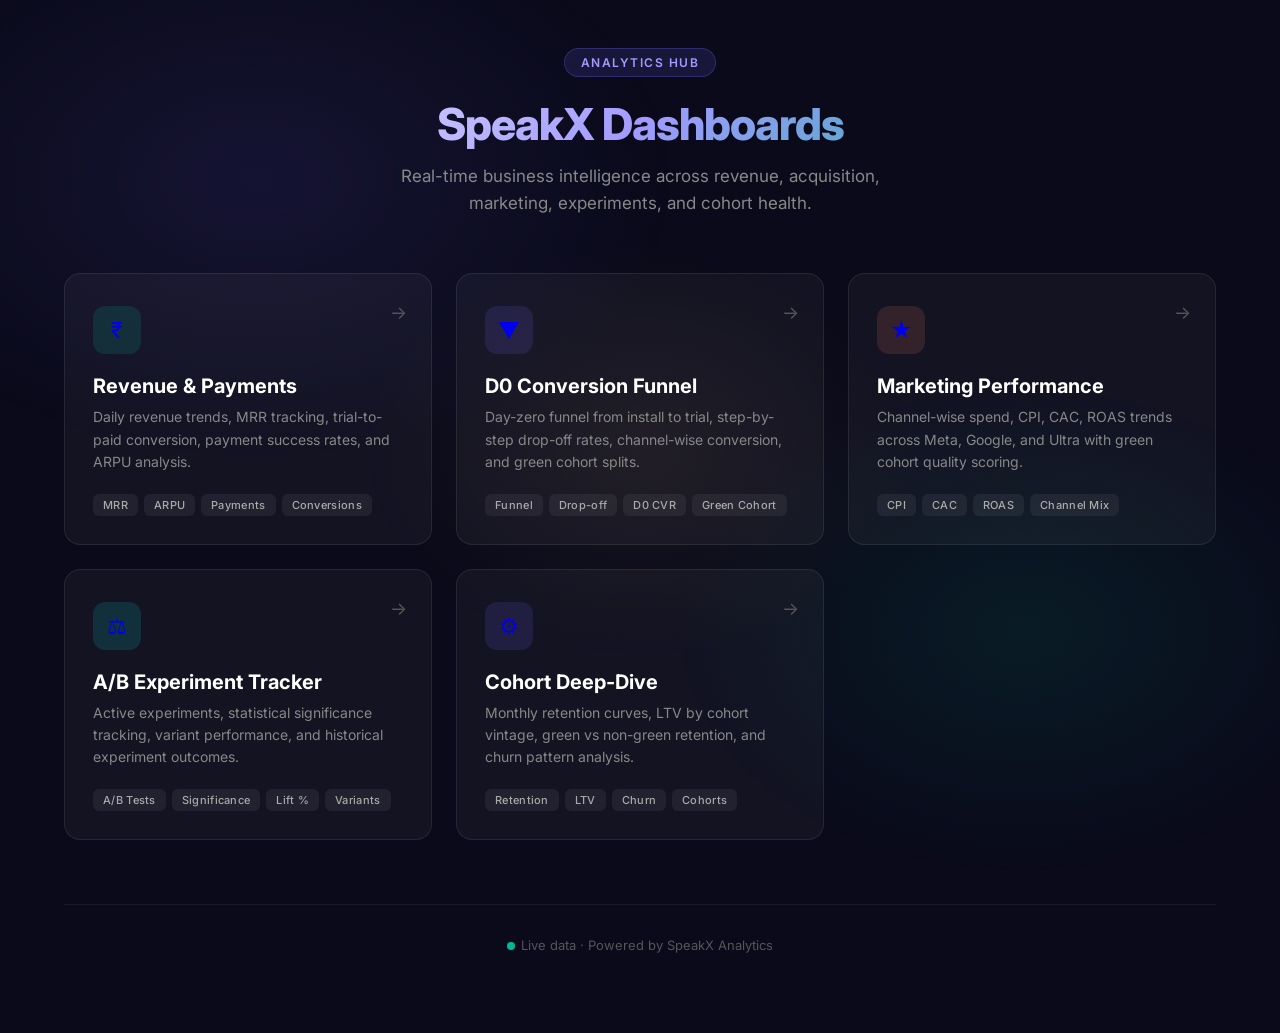
==== index.html @ e70c8718 "Add files via upload" ====
<!DOCTYPE html>
<html lang="en">
<head>
<meta charset="UTF-8">
<meta name="viewport" content="width=device-width, initial-scale=1.0">
<title>SpeakX Analytics Hub</title>
<style>
  @import url('https://fonts.googleapis.com/css2?family=Inter:wght@400;500;600;700;800&display=swap');

  * { margin: 0; padding: 0; box-sizing: border-box; }

  body {
    font-family: 'Inter', -apple-system, sans-serif;
    background: #0a0a1a;
    color: #e0e0e0;
    min-height: 100vh;
  }

  /* Animated gradient background */
  .bg-glow {
    position: fixed; top: 0; left: 0; right: 0; bottom: 0; z-index: 0; pointer-events: none;
    background:
      radial-gradient(ellipse 600px 400px at 20% 20%, rgba(108,92,231,0.12) 0%, transparent 70%),
      radial-gradient(ellipse 500px 350px at 80% 70%, rgba(0,184,148,0.10) 0%, transparent 70%),
      radial-gradient(ellipse 400px 300px at 50% 50%, rgba(253,203,110,0.06) 0%, transparent 70%);
  }

  .container {
    position: relative; z-index: 1;
    max-width: 1200px; margin: 0 auto; padding: 48px 24px 80px;
  }

  /* Header */
  .header {
    text-align: center; margin-bottom: 56px;
  }
  .header .badge {
    display: inline-block;
    background: rgba(108,92,231,0.15); border: 1px solid rgba(108,92,231,0.3);
    color: #a29bfe; font-size: 12px; font-weight: 600; letter-spacing: 1.5px; text-transform: uppercase;
    padding: 6px 16px; border-radius: 20px; margin-bottom: 20px;
  }
  .header h1 {
    font-size: 44px; font-weight: 800; letter-spacing: -1px;
    background: linear-gradient(135deg, #ffffff 0%, #a29bfe 50%, #00b894 100%);
    -webkit-background-clip: text; -webkit-text-fill-color: transparent;
    background-clip: text; margin-bottom: 12px;
  }
  .header p {
    font-size: 17px; color: #888; max-width: 520px; margin: 0 auto; line-height: 1.6;
  }

  /* Dashboard grid */
  .grid {
    display: grid;
    grid-template-columns: repeat(auto-fit, minmax(340px, 1fr));
    gap: 24px;
  }

  /* Card */
  .card {
    position: relative;
    background: rgba(255,255,255,0.04);
    border: 1px solid rgba(255,255,255,0.08);
    border-radius: 16px;
    padding: 32px 28px 28px;
    transition: all 0.3s ease;
    cursor: pointer;
    text-decoration: none;
    display: block;
    overflow: hidden;
  }
  .card::before {
    content: '';
    position: absolute; top: 0; left: 0; right: 0; height: 3px;
    border-radius: 16px 16px 0 0;
    opacity: 0; transition: opacity 0.3s ease;
  }
  .card:hover {
    border-color: rgba(255,255,255,0.15);
    background: rgba(255,255,255,0.07);
    transform: translateY(-4px);
    box-shadow: 0 16px 48px rgba(0,0,0,0.3);
  }
  .card:hover::before { opacity: 1; }

  /* Card color accents */
  .card.green::before { background: linear-gradient(90deg, #00b894, #55efc4); }
  .card.purple::before { background: linear-gradient(90deg, #6c5ce7, #a29bfe); }
  .card.orange::before { background: linear-gradient(90deg, #e17055, #fdcb6e); }
  .card.teal::before { background: linear-gradient(90deg, #00cec9, #81ecec); }
  .card.indigo::before { background: linear-gradient(90deg, #6c5ce7, #fd79a8); }

  .card .icon {
    width: 48px; height: 48px; border-radius: 12px;
    display: flex; align-items: center; justify-content: center;
    font-size: 22px; margin-bottom: 20px;
  }
  .card.green .icon { background: rgba(0,184,148,0.15); }
  .card.purple .icon { background: rgba(108,92,231,0.15); }
  .card.orange .icon { background: rgba(225,112,85,0.15); }
  .card.teal .icon { background: rgba(0,206,201,0.15); }
  .card.indigo .icon { background: rgba(108,92,231,0.15); }

  .card h2 {
    font-size: 20px; font-weight: 700; color: #fff; margin-bottom: 8px;
  }
  .card .desc {
    font-size: 14px; color: #888; line-height: 1.6; margin-bottom: 20px;
  }

  .card .tags {
    display: flex; flex-wrap: wrap; gap: 6px;
  }
  .card .tag {
    font-size: 11px; font-weight: 500; padding: 4px 10px;
    border-radius: 6px; letter-spacing: 0.3px;
    background: rgba(255,255,255,0.06); color: #aaa;
  }

  .card .arrow {
    position: absolute; top: 28px; right: 24px;
    font-size: 18px; color: #555; transition: all 0.3s ease;
  }
  .card:hover .arrow { color: #fff; transform: translateX(4px); }

  /* Footer */
  .footer {
    text-align: center; margin-top: 64px; padding-top: 32px;
    border-top: 1px solid rgba(255,255,255,0.06);
  }
  .footer p {
    font-size: 13px; color: #555;
  }
  .footer .pulse {
    display: inline-block; width: 8px; height: 8px;
    background: #00b894; border-radius: 50%; margin-right: 6px;
    animation: pulse 2s infinite;
  }
  @keyframes pulse {
    0%, 100% { opacity: 1; transform: scale(1); }
    50% { opacity: 0.5; transform: scale(0.85); }
  }

  /* Responsive */
  @media (max-width: 720px) {
    .header h1 { font-size: 32px; }
    .grid { grid-template-columns: 1fr; }
    .container { padding: 32px 16px 48px; }
  }
</style>
</head>
<body>
<div class="bg-glow"></div>
<div class="container">

  <div class="header">
    <div class="badge">Analytics Hub</div>
    <h1>SpeakX Dashboards</h1>
    <p>Real-time business intelligence across revenue, acquisition, marketing, experiments, and cohort health.</p>
  </div>

  <div class="grid">

    <a href="revenue.html" class="card green">
      <span class="arrow">&rarr;</span>
      <div class="icon">&#8377;</div>
      <h2>Revenue & Payments</h2>
      <p class="desc">Daily revenue trends, MRR tracking, trial-to-paid conversion, payment success rates, and ARPU analysis.</p>
      <div class="tags">
        <span class="tag">MRR</span>
        <span class="tag">ARPU</span>
        <span class="tag">Payments</span>
        <span class="tag">Conversions</span>
      </div>
    </a>

    <a href="d0-funnel.html" class="card purple">
      <span class="arrow">&rarr;</span>
      <div class="icon">&#9660;</div>
      <h2>D0 Conversion Funnel</h2>
      <p class="desc">Day-zero funnel from install to trial, step-by-step drop-off rates, channel-wise conversion, and green cohort splits.</p>
      <div class="tags">
        <span class="tag">Funnel</span>
        <span class="tag">Drop-off</span>
        <span class="tag">D0 CVR</span>
        <span class="tag">Green Cohort</span>
      </div>
    </a>

    <a href="marketing.html" class="card orange">
      <span class="arrow">&rarr;</span>
      <div class="icon">&#9733;</div>
      <h2>Marketing Performance</h2>
      <p class="desc">Channel-wise spend, CPI, CAC, ROAS trends across Meta, Google, and Ultra with green cohort quality scoring.</p>
      <div class="tags">
        <span class="tag">CPI</span>
        <span class="tag">CAC</span>
        <span class="tag">ROAS</span>
        <span class="tag">Channel Mix</span>
      </div>
    </a>

    <a href="ab-experiments.html" class="card teal">
      <span class="arrow">&rarr;</span>
      <div class="icon">&#9878;</div>
      <h2>A/B Experiment Tracker</h2>
      <p class="desc">Active experiments, statistical significance tracking, variant performance, and historical experiment outcomes.</p>
      <div class="tags">
        <span class="tag">A/B Tests</span>
        <span class="tag">Significance</span>
        <span class="tag">Lift %</span>
        <span class="tag">Variants</span>
      </div>
    </a>

    <a href="cohort.html" class="card indigo">
      <span class="arrow">&rarr;</span>
      <div class="icon">&#9881;</div>
      <h2>Cohort Deep-Dive</h2>
      <p class="desc">Monthly retention curves, LTV by cohort vintage, green vs non-green retention, and churn pattern analysis.</p>
      <div class="tags">
        <span class="tag">Retention</span>
        <span class="tag">LTV</span>
        <span class="tag">Churn</span>
        <span class="tag">Cohorts</span>
      </div>
    </a>

  </div>

  <div class="footer">
    <p><span class="pulse"></span>Live data · Powered by SpeakX Analytics</p>
  </div>

</div>
</body>
</html>
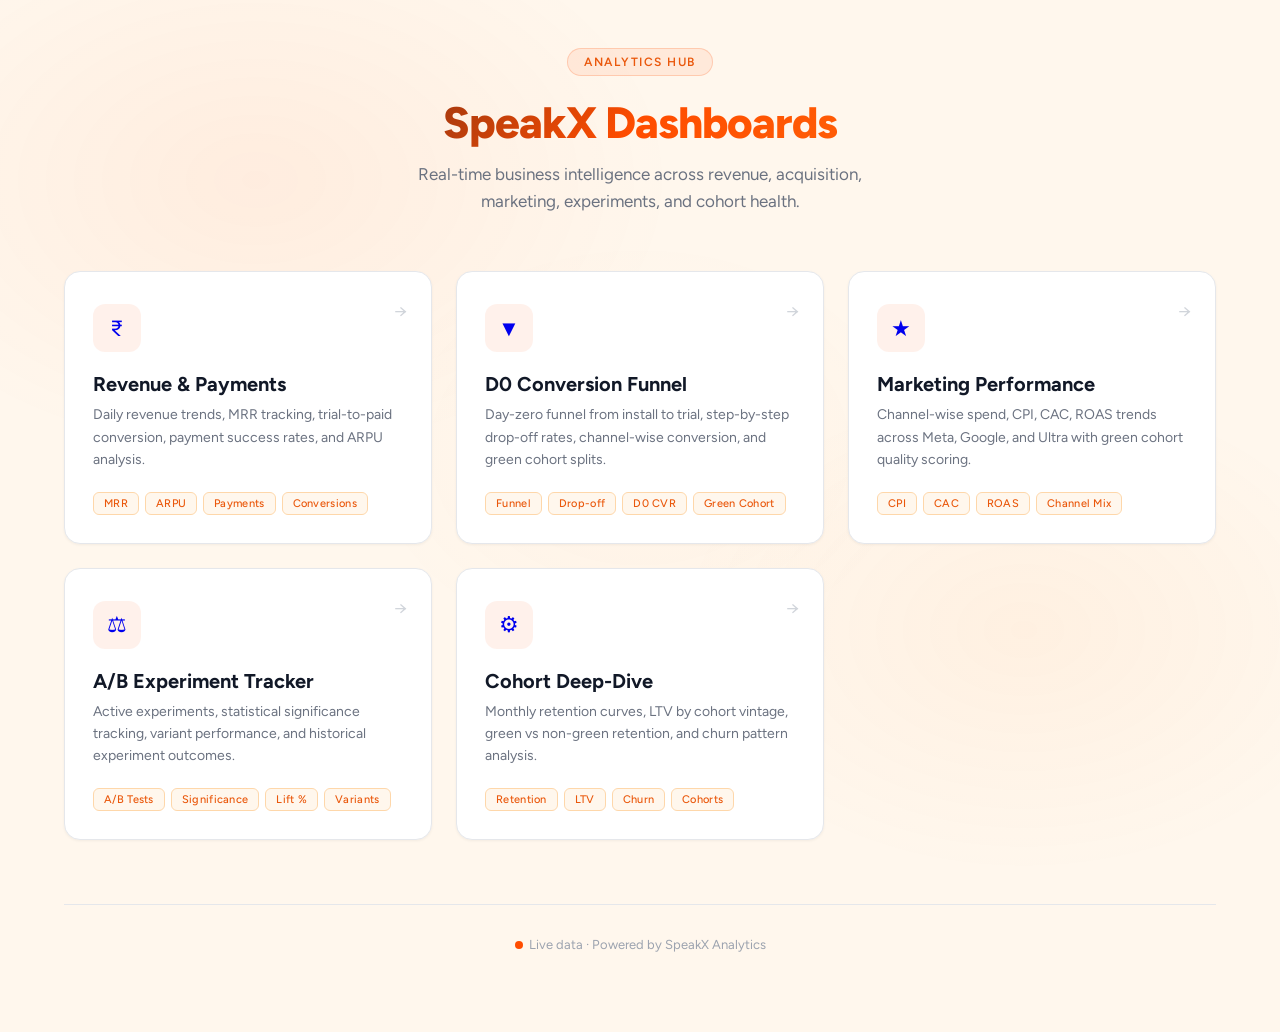
==== commit e5160ab3: "Retheme all dashboards to SpeakX brand identity Migrated from dark theme to SpeakX light theme (spea" ====
--- a/index.html
+++ b/index.html
@@ -4,25 +4,23 @@
 <meta charset="UTF-8">
 <meta name="viewport" content="width=device-width, initial-scale=1.0">
 <title>SpeakX Analytics Hub</title>
+<link href="https://fonts.googleapis.com/css2?family=Figtree:wght@300;400;500;600;700;800;900&display=swap" rel="stylesheet">
 <style>
-  @import url('https://fonts.googleapis.com/css2?family=Inter:wght@400;500;600;700;800&display=swap');
-
   * { margin: 0; padding: 0; box-sizing: border-box; }
 
   body {
-    font-family: 'Inter', -apple-system, sans-serif;
-    background: #0a0a1a;
-    color: #e0e0e0;
+    font-family: 'Figtree', -apple-system, sans-serif;
+    background: #fff7ed;
+    color: #111827;
     min-height: 100vh;
   }
 
-  /* Animated gradient background */
   .bg-glow {
     position: fixed; top: 0; left: 0; right: 0; bottom: 0; z-index: 0; pointer-events: none;
     background:
-      radial-gradient(ellipse 600px 400px at 20% 20%, rgba(108,92,231,0.12) 0%, transparent 70%),
-      radial-gradient(ellipse 500px 350px at 80% 70%, rgba(0,184,148,0.10) 0%, transparent 70%),
-      radial-gradient(ellipse 400px 300px at 50% 50%, rgba(253,203,110,0.06) 0%, transparent 70%);
+      radial-gradient(ellipse 600px 400px at 20% 20%, rgba(255,77,0,0.06) 0%, transparent 70%),
+      radial-gradient(ellipse 500px 350px at 80% 70%, rgba(255,120,16,0.05) 0%, transparent 70%),
+      radial-gradient(ellipse 400px 300px at 50% 50%, rgba(249,115,22,0.04) 0%, transparent 70%);
   }
 
   .container {
@@ -30,38 +28,35 @@
     max-width: 1200px; margin: 0 auto; padding: 48px 24px 80px;
   }
 
-  /* Header */
   .header {
     text-align: center; margin-bottom: 56px;
   }
   .header .badge {
     display: inline-block;
-    background: rgba(108,92,231,0.15); border: 1px solid rgba(108,92,231,0.3);
-    color: #a29bfe; font-size: 12px; font-weight: 600; letter-spacing: 1.5px; text-transform: uppercase;
+    background: rgba(255,77,0,0.08); border: 1px solid rgba(255,77,0,0.2);
+    color: #ea580c; font-size: 12px; font-weight: 600; letter-spacing: 1.5px; text-transform: uppercase;
     padding: 6px 16px; border-radius: 20px; margin-bottom: 20px;
   }
   .header h1 {
     font-size: 44px; font-weight: 800; letter-spacing: -1px;
-    background: linear-gradient(135deg, #ffffff 0%, #a29bfe 50%, #00b894 100%);
+    background: linear-gradient(135deg, #111827 0%, #ff4d00 50%, #FF7810 100%);
     -webkit-background-clip: text; -webkit-text-fill-color: transparent;
     background-clip: text; margin-bottom: 12px;
   }
   .header p {
-    font-size: 17px; color: #888; max-width: 520px; margin: 0 auto; line-height: 1.6;
-  }
-
-  /* Dashboard grid */
+    font-size: 17px; color: #6b7280; max-width: 520px; margin: 0 auto; line-height: 1.6;
+  }
+
   .grid {
     display: grid;
     grid-template-columns: repeat(auto-fit, minmax(340px, 1fr));
     gap: 24px;
   }
 
-  /* Card */
   .card {
     position: relative;
-    background: rgba(255,255,255,0.04);
-    border: 1px solid rgba(255,255,255,0.08);
+    background: #ffffff;
+    border: 1px solid #e5e7eb;
     border-radius: 16px;
     padding: 32px 28px 28px;
     transition: all 0.3s ease;
@@ -69,44 +64,35 @@
     text-decoration: none;
     display: block;
     overflow: hidden;
+    box-shadow: 0 1px 3px rgba(0,0,0,0.05);
   }
   .card::before {
     content: '';
     position: absolute; top: 0; left: 0; right: 0; height: 3px;
     border-radius: 16px 16px 0 0;
+    background: linear-gradient(90deg, #ff4d00, #FF7810);
     opacity: 0; transition: opacity 0.3s ease;
   }
   .card:hover {
-    border-color: rgba(255,255,255,0.15);
-    background: rgba(255,255,255,0.07);
+    border-color: #fed7aa;
+    background: #fff;
     transform: translateY(-4px);
-    box-shadow: 0 16px 48px rgba(0,0,0,0.3);
+    box-shadow: 0 16px 48px rgba(255,77,0,0.08);
   }
   .card:hover::before { opacity: 1; }
-
-  /* Card color accents */
-  .card.green::before { background: linear-gradient(90deg, #00b894, #55efc4); }
-  .card.purple::before { background: linear-gradient(90deg, #6c5ce7, #a29bfe); }
-  .card.orange::before { background: linear-gradient(90deg, #e17055, #fdcb6e); }
-  .card.teal::before { background: linear-gradient(90deg, #00cec9, #81ecec); }
-  .card.indigo::before { background: linear-gradient(90deg, #6c5ce7, #fd79a8); }
 
   .card .icon {
     width: 48px; height: 48px; border-radius: 12px;
     display: flex; align-items: center; justify-content: center;
     font-size: 22px; margin-bottom: 20px;
-  }
-  .card.green .icon { background: rgba(0,184,148,0.15); }
-  .card.purple .icon { background: rgba(108,92,231,0.15); }
-  .card.orange .icon { background: rgba(225,112,85,0.15); }
-  .card.teal .icon { background: rgba(0,206,201,0.15); }
-  .card.indigo .icon { background: rgba(108,92,231,0.15); }
+    background: rgba(255,77,0,0.08);
+  }
 
   .card h2 {
-    font-size: 20px; font-weight: 700; color: #fff; margin-bottom: 8px;
+    font-size: 20px; font-weight: 700; color: #111827; margin-bottom: 8px;
   }
   .card .desc {
-    font-size: 14px; color: #888; line-height: 1.6; margin-bottom: 20px;
+    font-size: 14px; color: #6b7280; line-height: 1.6; margin-bottom: 20px;
   }
 
   .card .tags {
@@ -115,26 +101,25 @@
   .card .tag {
     font-size: 11px; font-weight: 500; padding: 4px 10px;
     border-radius: 6px; letter-spacing: 0.3px;
-    background: rgba(255,255,255,0.06); color: #aaa;
+    background: #fff7ed; color: #ea580c; border: 1px solid #fed7aa;
   }
 
   .card .arrow {
     position: absolute; top: 28px; right: 24px;
-    font-size: 18px; color: #555; transition: all 0.3s ease;
-  }
-  .card:hover .arrow { color: #fff; transform: translateX(4px); }
-
-  /* Footer */
+    font-size: 18px; color: #d1d5db; transition: all 0.3s ease;
+  }
+  .card:hover .arrow { color: #ff4d00; transform: translateX(4px); }
+
   .footer {
     text-align: center; margin-top: 64px; padding-top: 32px;
-    border-top: 1px solid rgba(255,255,255,0.06);
+    border-top: 1px solid #e5e7eb;
   }
   .footer p {
-    font-size: 13px; color: #555;
+    font-size: 13px; color: #9ca3af;
   }
   .footer .pulse {
     display: inline-block; width: 8px; height: 8px;
-    background: #00b894; border-radius: 50%; margin-right: 6px;
+    background: #ff4d00; border-radius: 50%; margin-right: 6px;
     animation: pulse 2s infinite;
   }
   @keyframes pulse {
@@ -142,7 +127,6 @@
     50% { opacity: 0.5; transform: scale(0.85); }
   }
 
-  /* Responsive */
   @media (max-width: 720px) {
     .header h1 { font-size: 32px; }
     .grid { grid-template-columns: 1fr; }
